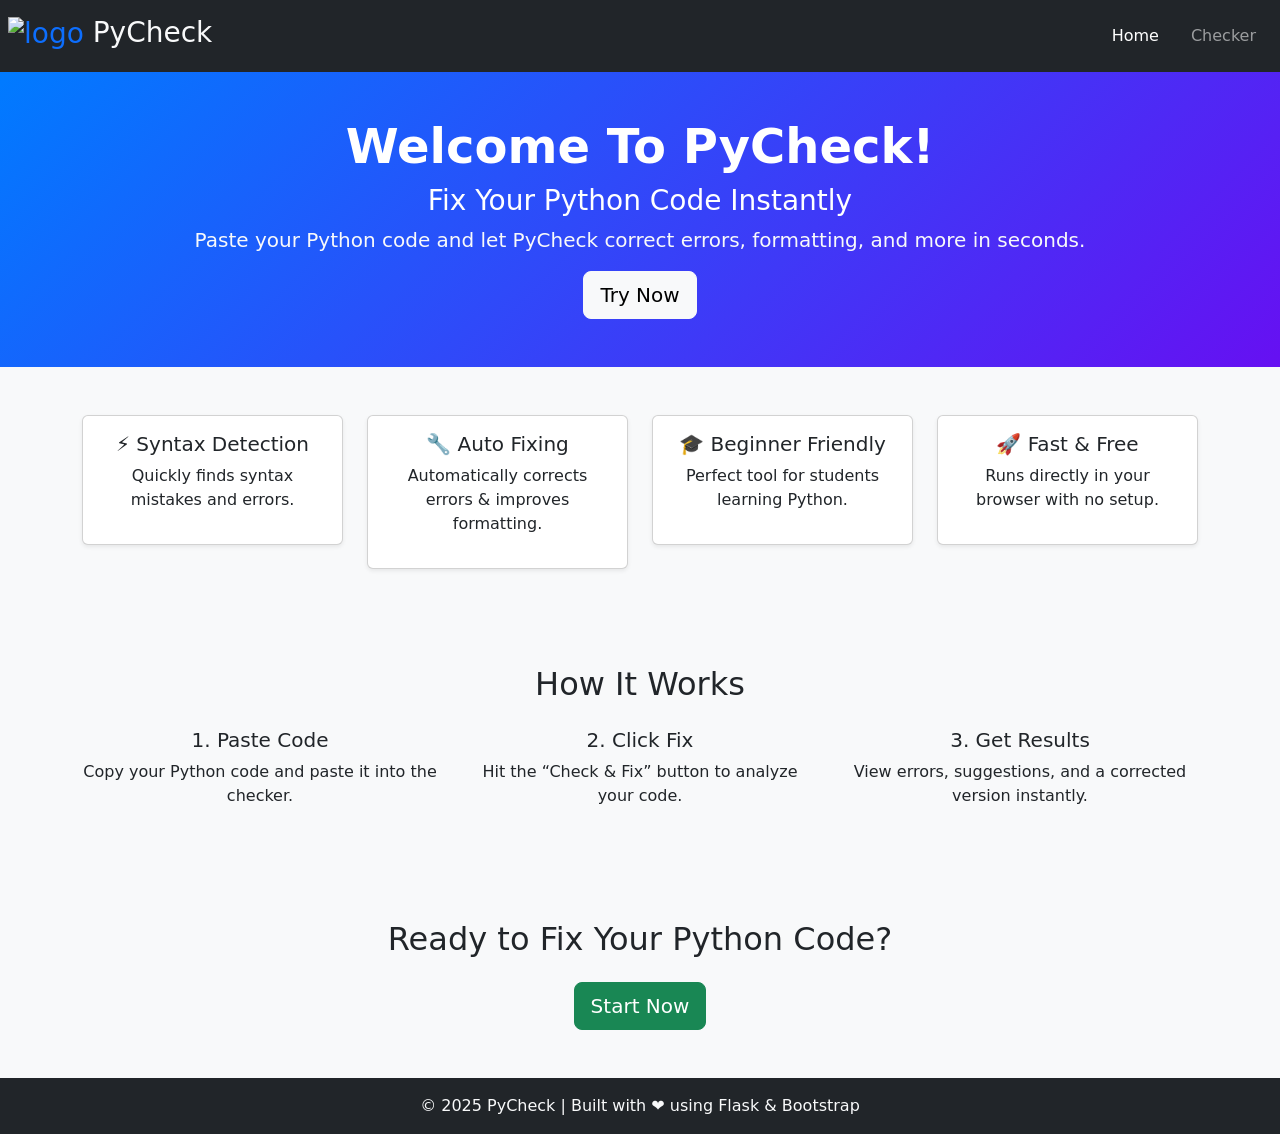
==== index.html @ 93494910 "Add files via upload" ====
<!DOCTYPE html>
<html lang="en">
  <head>
    <meta charset="utf-8" />
    <title>PyCheck</title>
    <link
      rel="shortcut icon"
      href="../static/pycheck_logo.png"
      type="image/x-icon"
    />
    <link
      href="https://cdn.jsdelivr.net/npm/bootstrap@5.3.7/dist/css/bootstrap.min.css"
      rel="stylesheet"
      crossorigin="anonymous"
    />
    <meta name="viewport" content="width=device-width,initial-scale=1" />

    <style>
      .hero {
        background: linear-gradient(135deg, #007bff, #6610f2);
        color: white;
        padding: 100px 20px;
        text-align: center;
      }
      html,
      body {
        height: 100%;
      }

      body {
        display: flex;
        flex-direction: column;
        padding-top: 70px;
      }

      .container {
        flex: 1;
      }
    </style>
  </head>
  <body class="bg-light text-dark">
    <header class="bg-dark text-light p-2 fixed-top">
      <div class="row">
        <div class="col-6 mt-2">
          <h3 class="text-light">
            <a href="/" class="text-decoration-none">
              <img
                src="../static/pycheck_logo.png"
                alt="logo"
                height="40"
                width="50"
              />
            </a>
            <a href="/" class="text-decoration-none text-light">PyCheck</a>
          </h3>
        </div>
        <div class="col-6 d-flex justify-content-end">
          <nav class="navbar navbar-expand-lg navbar-dark">
            <button
              class="navbar-toggler"
              type="button"
              data-bs-toggle="collapse"
              data-bs-target="#menu"
              aria-controls="menu"
              aria-expanded="false"
              aria-label="Toggle navigation"
            >
              <span class="navbar-toggler-icon"></span>
            </button>
            <div class="collapse navbar-collapse" id="menu">
              <ul class="navbar-nav">
                <li class="nav-item mx-2">
                  <a href="/" class="nav-link active">Home</a>
                </li>
                <li class="nav-item mx-2">
                  <a href="/check" class="nav-link">Checker</a>
                </li>
              </ul>
            </div>
          </nav>
        </div>
      </div>
    </header>

    <section class="text-center py-5 hero">
      <div class="container">
        <h1 class="display-5 fw-bold">Welcome To PyCheck!</h1>
        <h3 class="">Fix Your Python Code Instantly</h3>
        <p class="lead text-light">
          Paste your Python code and let PyCheck correct errors, formatting, and
          more in seconds.
        </p>
        <a href="/check" class="btn btn-light btn-lg">Try Now</a>
      </div>
    </section>

    <section class="container py-5">
      <div class="row text-center">
        <div class="col-md-3">
          <div class="card shadow-sm p-3">
            <h5>⚡ Syntax Detection</h5>
            <p>Quickly finds syntax mistakes and errors.</p>
          </div>
        </div>
        <div class="col-md-3">
          <div class="card shadow-sm p-3">
            <h5>🔧 Auto Fixing</h5>
            <p>Automatically corrects errors & improves formatting.</p>
          </div>
        </div>
        <div class="col-md-3">
          <div class="card shadow-sm p-3">
            <h5>🎓 Beginner Friendly</h5>
            <p>Perfect tool for students learning Python.</p>
          </div>
        </div>
        <div class="col-md-3">
          <div class="card shadow-sm p-3">
            <h5>🚀 Fast & Free</h5>
            <p>Runs directly in your browser with no setup.</p>
          </div>
        </div>
      </div>
    </section>

    <section class="bg-light py-5">
      <div class="container text-center">
        <h2 class="mb-4">How It Works</h2>
        <div class="row">
          <div class="col-md-4">
            <h5>1. Paste Code</h5>
            <p>Copy your Python code and paste it into the checker.</p>
          </div>
          <div class="col-md-4">
            <h5>2. Click Fix</h5>
            <p>Hit the “Check & Fix” button to analyze your code.</p>
          </div>
          <div class="col-md-4">
            <h5>3. Get Results</h5>
            <p>View errors, suggestions, and a corrected version instantly.</p>
          </div>
        </div>
      </div>
    </section>

    <section class="py-5 text-center">
      <div class="container">
        <h2>Ready to Fix Your Python Code?</h2>
        <a href="/check" class="btn btn-success btn-lg mt-3">Start Now</a>
      </div>
    </section>
    <img src="../script/pycheck.png" alt="" />

    <footer class="bg-dark text-light py-3 text-center">
      <p class="mb-0">© 2025 PyCheck | Built with ❤️ using Flask & Bootstrap</p>
    </footer>

    <script
      src="https://cdn.jsdelivr.net/npm/bootstrap@5.3.7/dist/js/bootstrap.bundle.min.js"
      crossorigin="anonymous"
    ></script>
  </body>
</html>
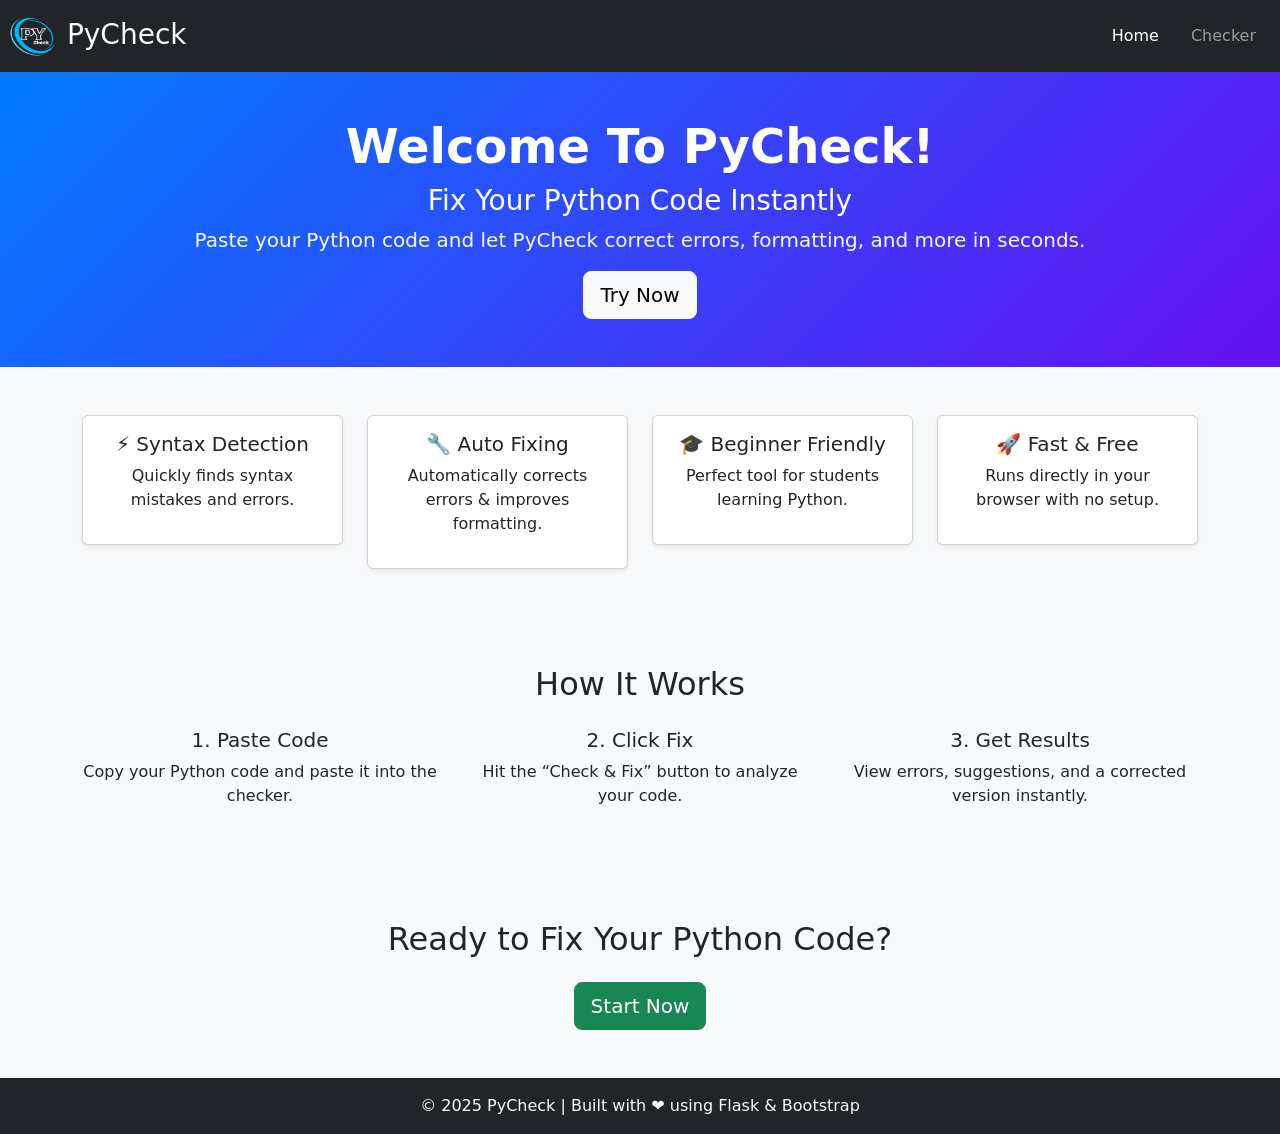
==== commit c39c33d4: "Update index.html" ====
--- a/index.html
+++ b/index.html
@@ -5,7 +5,7 @@
     <title>PyCheck</title>
     <link
       rel="shortcut icon"
-      href="../static/pycheck_logo.png"
+      href="pycheck_logo.png"
       type="image/x-icon"
     />
     <link
@@ -45,7 +45,7 @@
           <h3 class="text-light">
             <a href="/" class="text-decoration-none">
               <img
-                src="../static/pycheck_logo.png"
+                src="pycheck_logo.png"
                 alt="logo"
                 height="40"
                 width="50"
